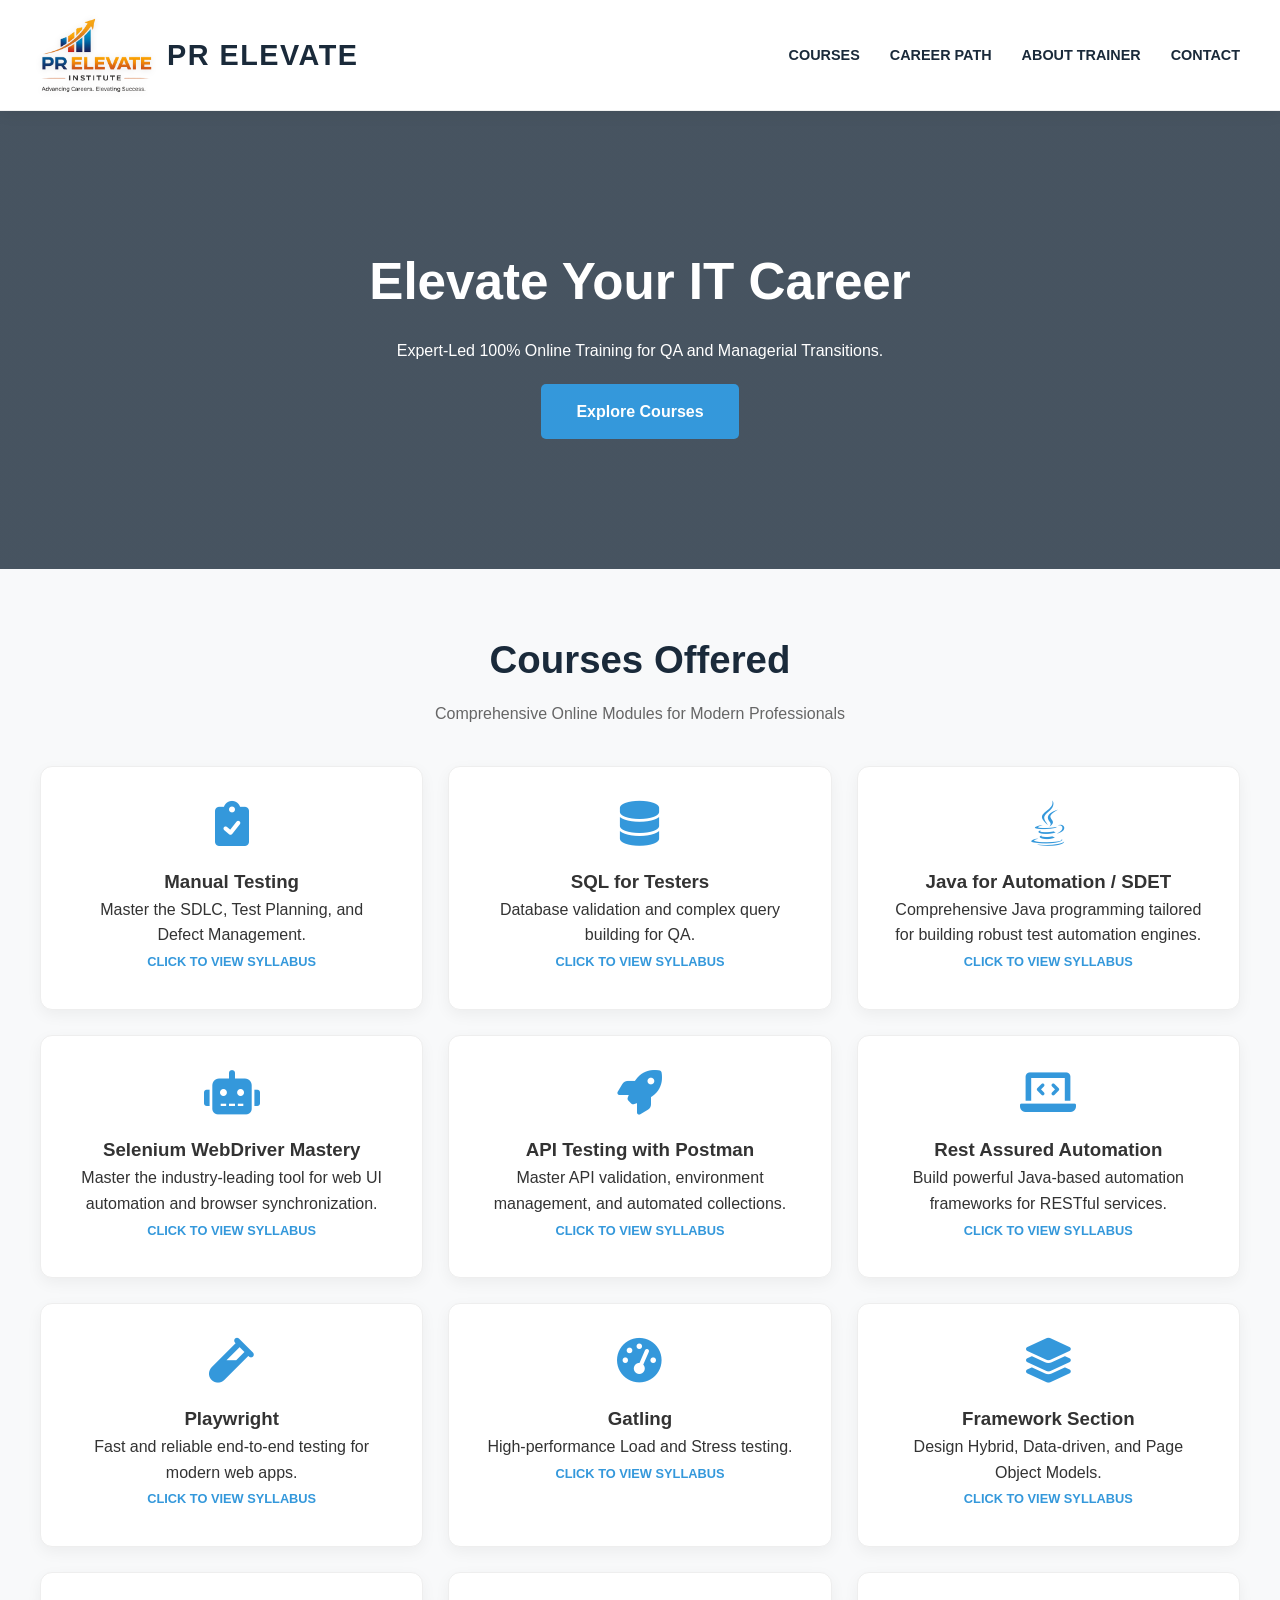
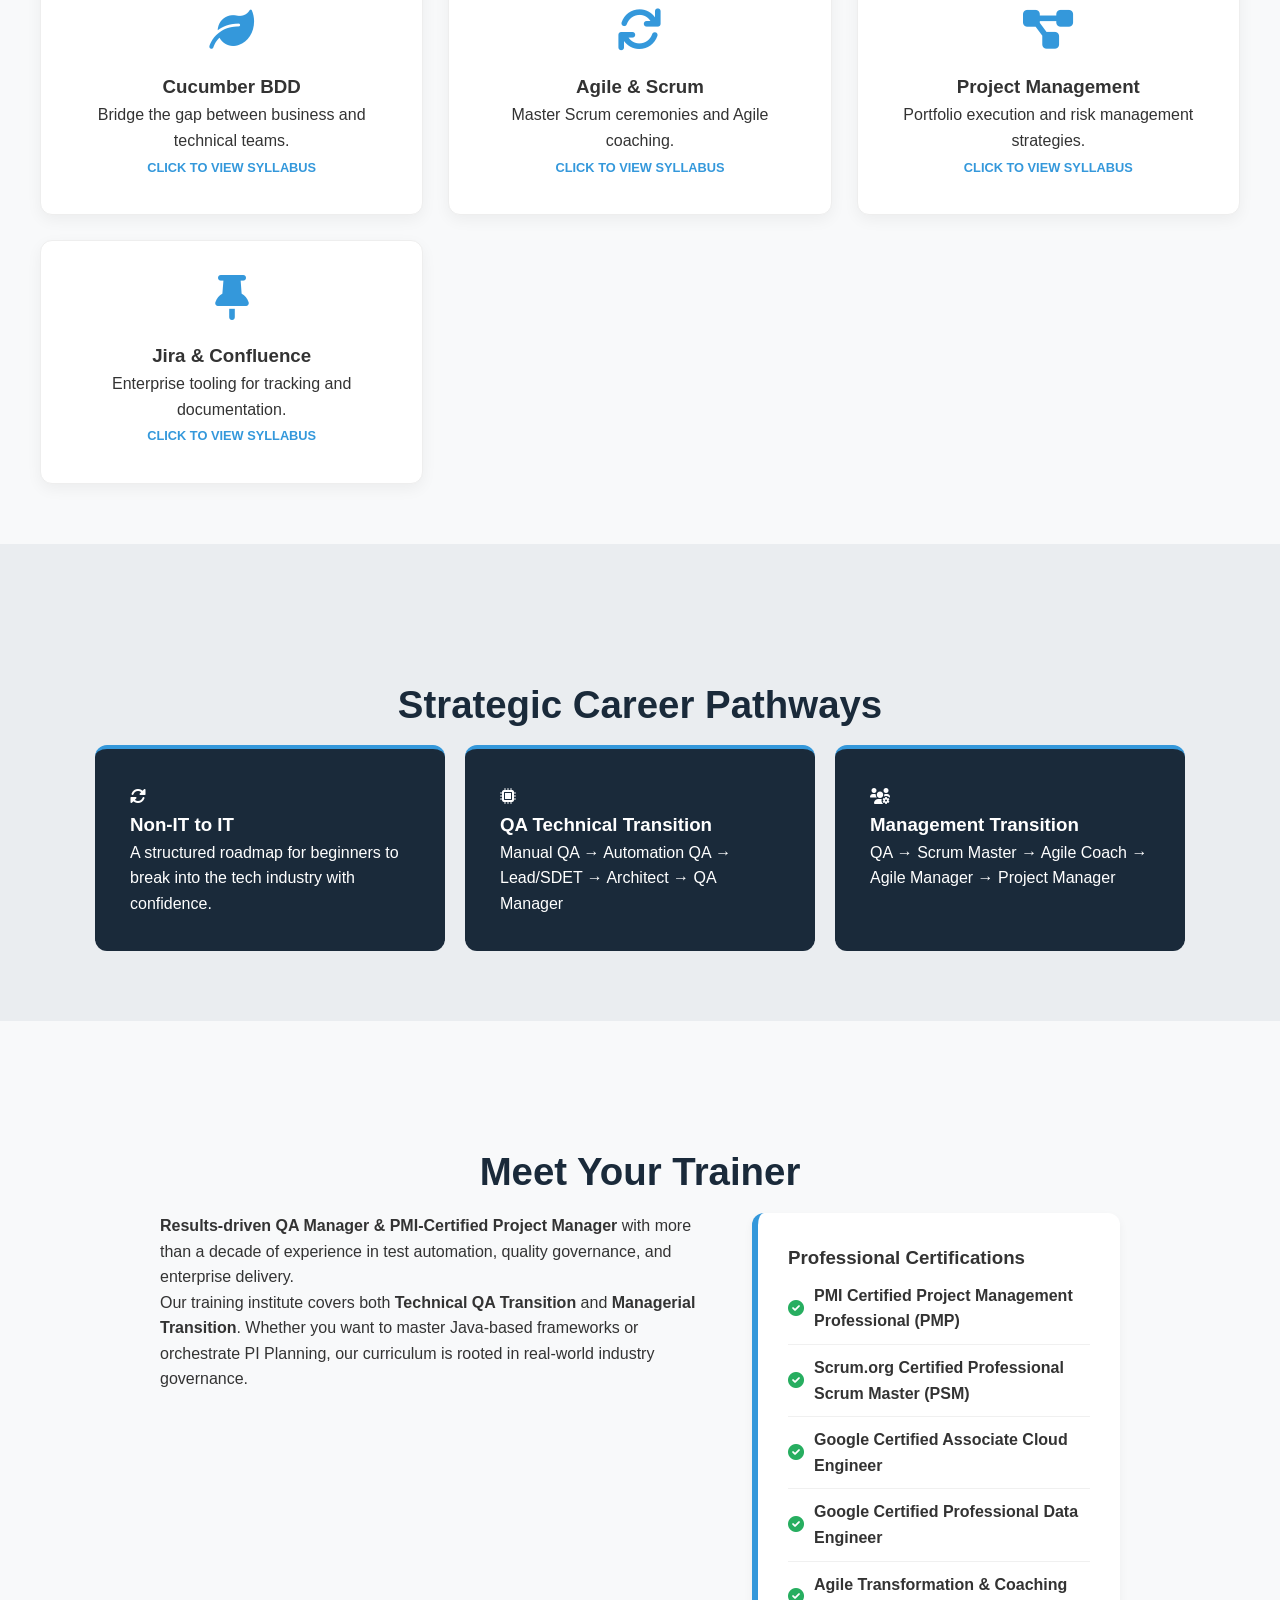
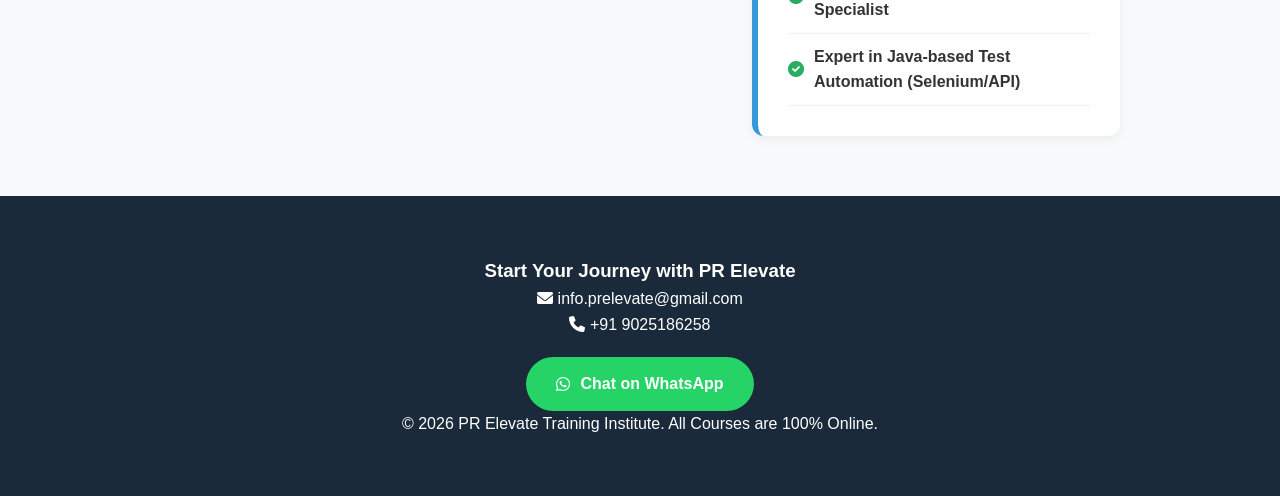
==== index.html @ e5362467 "Update index.html" ====
<!DOCTYPE html>
<html lang="en">
<head>
    <meta charset="UTF-8">
    <meta name="viewport" content="width=device-width, initial-scale=1.0">

    <!-- Title (Improved for SEO keywords) -->
    <title>PR Elevate | Software Testing, QA Automation & Agile Training</title>

    <!-- SEO Meta -->
    <meta name="description" content="PR Elevate provides 100% online training in Software Testing, Selenium, Playwright, Java for SDET, Agile, Scrum, and Project Management. Transition from Non-IT to IT or QA to leadership roles.">
    
    <meta name="keywords" content="Software Testing Course, QA Automation, Selenium Training, Playwright Course, Java for SDET, Scrum Master Training, Agile Coaching, Project Management, QA Career Transition India">

    <meta name="author" content="PR Elevate">

    <!-- Open Graph (Social Sharing) -->
    <meta property="og:title" content="PR Elevate | IT Career Courses">
    <meta property="og:description" content="Join PR Elevate for expert-led QA Automation, Agile, Scrum & Project Management training. 100% Online.">
    <meta property="og:image" content="logo.png">
    <meta property="og:type" content="website">

    <!-- Favicon -->
    <link rel="icon" href="logo.png" type="image/png">

    <!-- Styles -->
    <link rel="stylesheet" href="style.css">

    <!-- Icons -->
    <link rel="stylesheet" href="https://cdnjs.cloudflare.com/ajax/libs/font-awesome/6.0.0/css/all.min.css">

    <!-- ✅ Structured Data (SEO Boost) -->
    <script type="application/ld+json">
    {
      "@context": "https://schema.org",
      "@type": "EducationalOrganization",
      "name": "PR Elevate",
      "url": "https://prelevate.github.io/",
      "description": "Online training institute for Software Testing, Agile, Scrum and Project Management.",
      "email": "info.prelevate@gmail.com",
      "telephone": "+919025186258",
      "sameAs": []
    }
    </script>

</head>
<body>

    <header>
        <nav>
            <div class="nav-branding">
                <div class="logo">
                    <img src="images/logo.png" alt="PR Elevate Logo">
                </div>
                <span class="site-title">PR Elevate</span>
            </div>
            <ul>
                <li><a href="#courses">Courses</a></li>
                <li><a href="#career-path">Career Path</a></li>
                <li><a href="#about">About Trainer</a></li>
                <li><a href="#contact">Contact</a></li>
            </ul>
        </nav>
    </header>

    <section id="hero">
        <h1>Elevate Your IT Career</h1>
        <p>Expert-Led 100% Online Training for QA and Managerial Transitions.</p>
        <a href="#courses" class="cta-btn">Explore Courses</a>
    </section>

    <section id="courses">
        <h2>Courses Offered</h2>
        <p class="section-subtitle">Comprehensive Online Modules for Modern Professionals</p>
        <div class="course-grid" id="course-container">
        </div>
    </section>

    <div id="course-modal" class="modal">
        <div class="modal-content">
            <span class="close">&times;</span>
            <div id="modal-body"></div>
        </div>
    </div>

    <section id="career-path">
        <h2>Strategic Career Pathways</h2>
        <div class="path-container">
            <div class="path-card">
                <i class="fas fa-sync-alt"></i>
                <h3>Non-IT to IT</h3>
                <p>A structured roadmap for beginners to break into the tech industry with confidence.</p>
            </div>
            <div class="path-card">
                <i class="fas fa-microchip"></i>
                <h3>QA Technical Transition</h3>
                <p>Manual QA → Automation QA → Lead/SDET → Architect → QA Manager</p>
            </div>
            <div class="path-card">
                <i class="fas fa-users-cog"></i>
                <h3>Management Transition</h3>
                <p>QA → Scrum Master → Agile Coach → Agile Manager → Project Manager</p>
            </div>
        </div>
    </section>

    <section id="about">
        <div class="about-wrapper">
            <h2>Meet Your Trainer</h2>
            <div class="trainer-content">
                <div class="trainer-bio">
                    <p><strong>Results-driven QA Manager & PMI-Certified Project Manager</strong> with more than a decade of experience in test automation, quality governance, and enterprise delivery.</p>
                    <p>Our training institute covers both <strong>Technical QA Transition</strong> and <strong>Managerial Transition</strong>. Whether you want to master Java-based frameworks or orchestrate PI Planning, our curriculum is rooted in real-world industry governance.</p>
                </div>
                
                <div class="certifications-container">
                    <h3>Professional Certifications</h3>
                    <ul id="cert-list">
                    </ul>
                </div>
            </div>
        </div>
    </section>

    <footer id="contact">
        <div class="footer-content">
            <h3>Start Your Journey with PR Elevate</h3>
            <p><i class="fas fa-envelope"></i> info.prelevate@gmail.com</p>
            <p><i class="fas fa-phone"></i> +91 9025186258</p>
            <div class="social-links">
                <a href="https://wa.me/919025186258" class="whatsapp-btn">
                    <i class="fab fa-whatsapp"></i> Chat on WhatsApp
                </a>
            </div>
        </div>
        <div class="footer-bottom">
            &copy; 2026 PR Elevate Training Institute. All Courses are 100% Online.
        </div>
    </footer>

    <script src="script.js"></script>
</body>
</html>
---- style.css ----
/* --- Global Variables --- */
:root {
    --primary: #1a2a3a;       /* Professional Deep Blue */
    --accent: #3498db;        /* Action Blue */
    --success: #27ae60;       /* Certification Green */
    --light: #f8f9fa;         /* Page Background */
    --white: #ffffff;
    --text: #333333;
    --transition: all 0.3s ease;
}

* { box-sizing: border-box; margin: 0; padding: 0; }

body { 
    font-family: 'Segoe UI', Tahoma, Geneva, Verdana, sans-serif; 
    line-height: 1.6; 
    background: var(--light); 
    color: var(--text); 
    scroll-behavior: smooth;
}

/* --- Navigation & Header --- */
header { 
    background: var(--white); 
    padding: 5px 0; 
    position: sticky; 
    top: 0; 
    z-index: 1000; 
    box-shadow: 0 2px 15px rgba(0,0,0,0.08);
    border-bottom: 1px solid #f0f0f0;
}

nav { 
    display: flex; 
    justify-content: space-between; 
    align-items: center; 
    max-width: 1400px; 
    margin: auto; 
    padding: 0 40px; 
    height: 100px; 
}

/* Branding Group (Logo + Text) */
.nav-branding {
    display: flex;
    align-items: center;
    gap: 15px;
}

.logo { 
    display: flex; 
    align-items: center; 
    background: transparent; 
    padding: 0; 
}

.logo img { 
    height: 75px; 
    width: auto;
    filter: drop-shadow(0px 1px 3px rgba(0,0,0,0.1));
}

.site-title {
    font-size: 1.8rem; 
    font-weight: 800; 
    letter-spacing: 1.5px;
    color: var(--primary); 
    text-transform: uppercase;
}

nav ul { 
    display: flex; 
    list-style: none; 
    gap: 30px; 
}

nav a { 
    color: var(--primary); 
    text-decoration: none; 
    font-weight: 700; 
    text-transform: uppercase;
    font-size: 0.9rem;
    transition: var(--transition);
    position: relative;
}

nav a:hover { color: var(--accent); }

/* Animated Underline for Nav */
nav a::after {
    content: '';
    position: absolute;
    width: 0;
    height: 2px;
    bottom: -5px;
    left: 0;
    background-color: var(--accent);
    transition: width 0.3s;
}
nav a:hover::after { width: 100%; }

/* --- Hero Section --- */
#hero { 
    text-align: center; 
    padding: 130px 20px; 
    background: linear-gradient(rgba(26, 42, 58, 0.8), rgba(26, 42, 58, 0.8)), 
                url('https://images.unsplash.com/photo-1516321318423-f06f85e504b3') center/cover; 
    color: white; 
}
#hero h1 { font-size: 3.2rem; margin-bottom: 15px; }
.cta-btn { 
    display: inline-block; 
    background: var(--accent); 
    color: white; 
    padding: 15px 35px; 
    text-decoration: none; 
    border-radius: 5px; 
    font-weight: bold; 
    margin-top: 20px;
    transition: var(--transition);
}
.cta-btn:hover { transform: translateY(-3px); background: #2980b9; }

/* --- Course Grid --- */
h2 { text-align: center; margin: 60px 0 10px; font-size: 2.4rem; color: var(--primary); }
.section-subtitle { text-align: center; color: #666; margin-bottom: 40px; }

.course-grid { 
    display: grid; 
    grid-template-columns: repeat(auto-fit, minmax(300px, 1fr)); 
    gap: 25px; 
    padding: 0 40px 60px; 
    max-width: 1300px; 
    margin: auto; 
}

.card { 
    background: var(--white); 
    padding: 35px; 
    border-radius: 12px; 
    box-shadow: 0 5px 15px rgba(0,0,0,0.05); 
    cursor: pointer; 
    transition: var(--transition); 
    text-align: center; 
    border: 1px solid #eee;
}
.card:hover { transform: translateY(-10px); border-color: var(--accent); }
.card i { font-size: 2.8rem; color: var(--accent); margin-bottom: 20px; }

/* --- Career Path --- */
#career-path { background: #eaedf0; padding: 70px 20px; }
.path-container { display: flex; flex-wrap: wrap; gap: 20px; justify-content: center; }
.path-card { 
    background: var(--primary); 
    color: white; 
    padding: 35px; 
    border-radius: 12px; 
    width: 350px; 
    border-top: 4px solid var(--accent);
}

/* --- About & Certs --- */
.about-wrapper { max-width: 1000px; margin: auto; padding: 60px 20px; }
.trainer-content { display: grid; grid-template-columns: 1.2fr 0.8fr; gap: 40px; }
.certifications-container { 
    background: #fff; 
    padding: 30px; 
    border-radius: 12px; 
    border-left: 6px solid var(--accent);
    box-shadow: 0 4px 10px rgba(0,0,0,0.05);
}
#cert-list { list-style: none; }
#cert-list li { padding: 10px 0; border-bottom: 1px solid #f0f0f0; display: flex; align-items: center; font-weight: 600; }
#cert-list li::before { 
    content: "\f058"; 
    font-family: "Font Awesome 6 Free"; 
    font-weight: 900; 
    margin-right: 10px; 
    color: var(--success); 
}

/* --- Modal & Accordion --- */
.modal { display: none; position: fixed; z-index: 2000; left: 0; top: 0; width: 100%; height: 100%; background: rgba(0,0,0,0.8); }
.modal-content { background: white; margin: 5% auto; padding: 40px; width: 90%; max-width: 750px; border-radius: 15px; max-height: 80vh; overflow-y: auto; position: relative; }
.close { position: absolute; right: 20px; top: 15px; font-size: 30px; cursor: pointer; }

.accordion { background: #f1f1f1; padding: 18px; width: 100%; text-align: left; border: none; border-radius: 5px; margin-top: 10px; font-weight: bold; cursor: pointer; }
.panel { padding: 15px 25px; display: none; background: white; border-left: 3px solid var(--accent); }

/* --- Footer --- */
footer { background: var(--primary); color: white; text-align: center; padding: 60px 20px; }
.whatsapp-btn { background: #25d366; color: white; padding: 14px 30px; border-radius: 50px; text-decoration: none; display: inline-flex; align-items: center; gap: 10px; font-weight: bold; margin-top: 20px; }

@media (max-width: 850px) {
    .trainer-content { grid-template-columns: 1fr; }
    .nav-branding { flex-direction: column; gap: 5px; text-align: center; }
    nav { flex-direction: column; height: auto; padding: 20px; }
    nav ul { margin-top: 20px; }
}
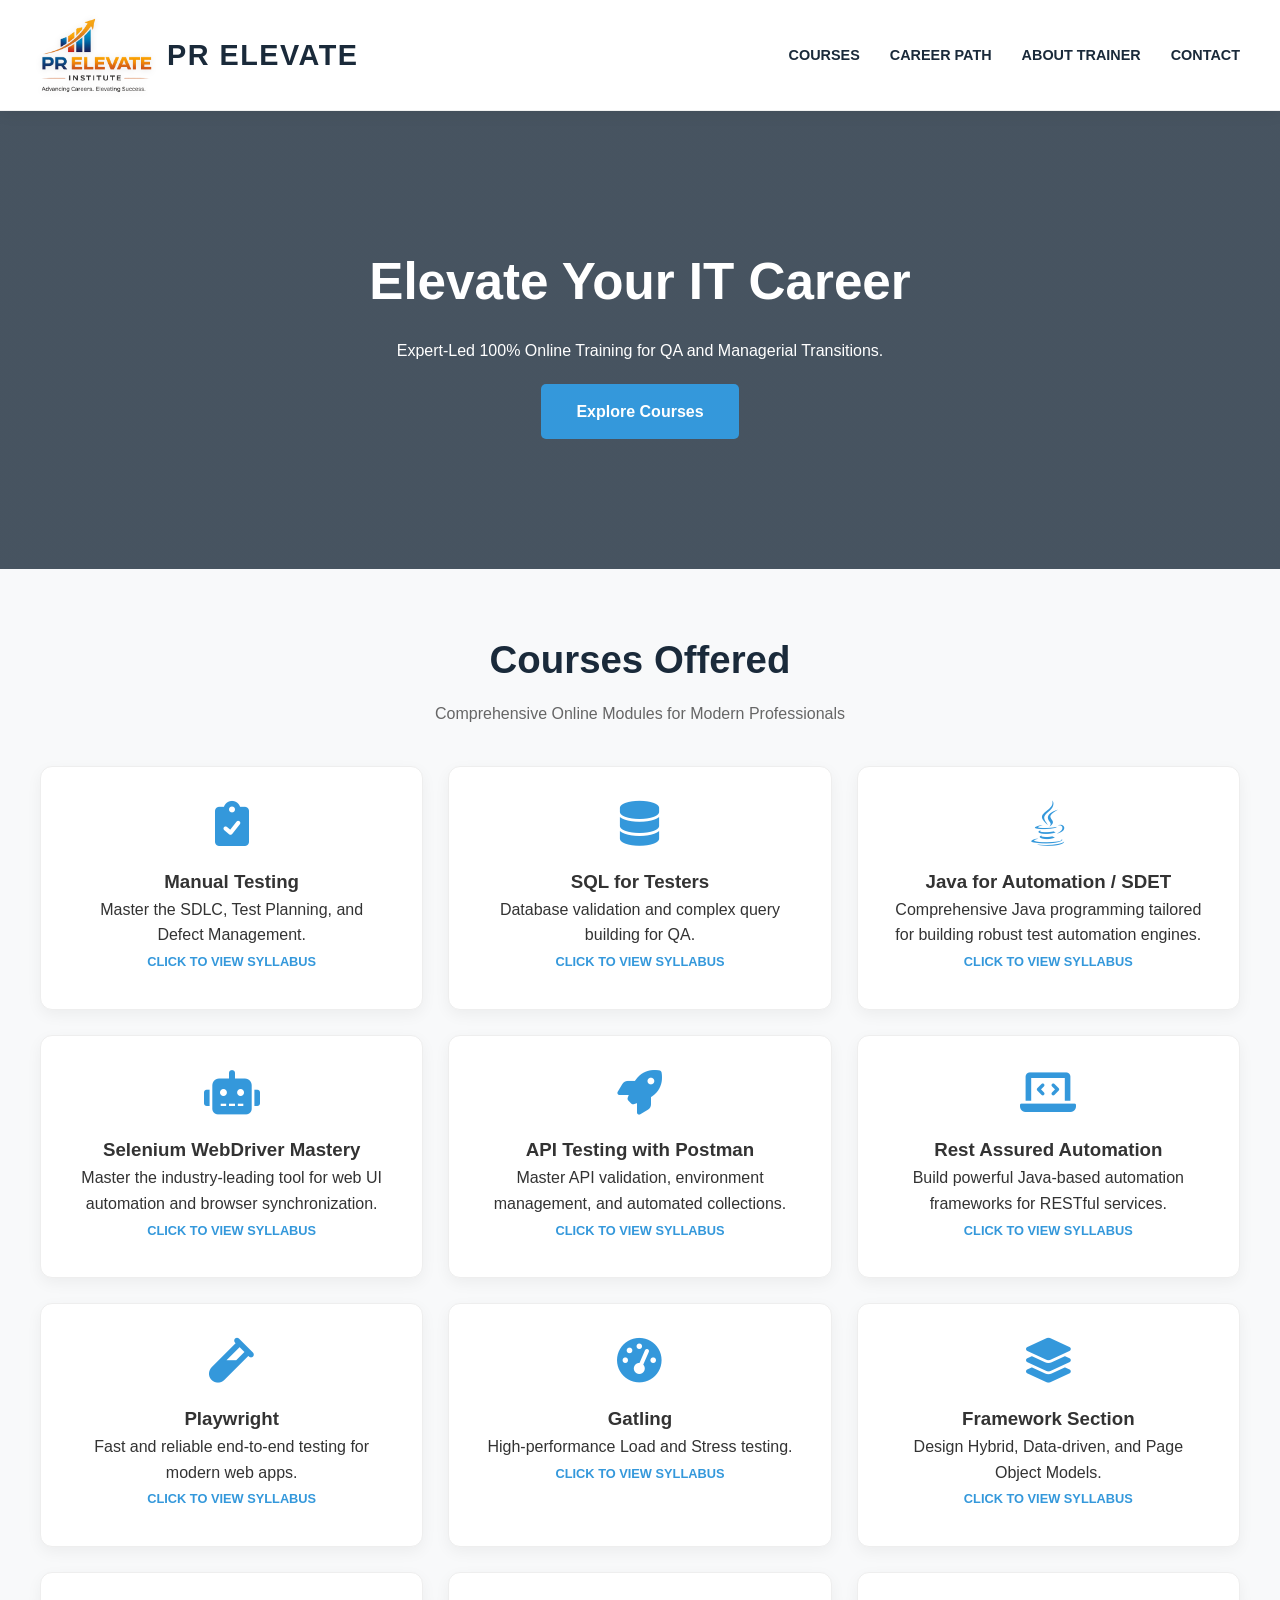
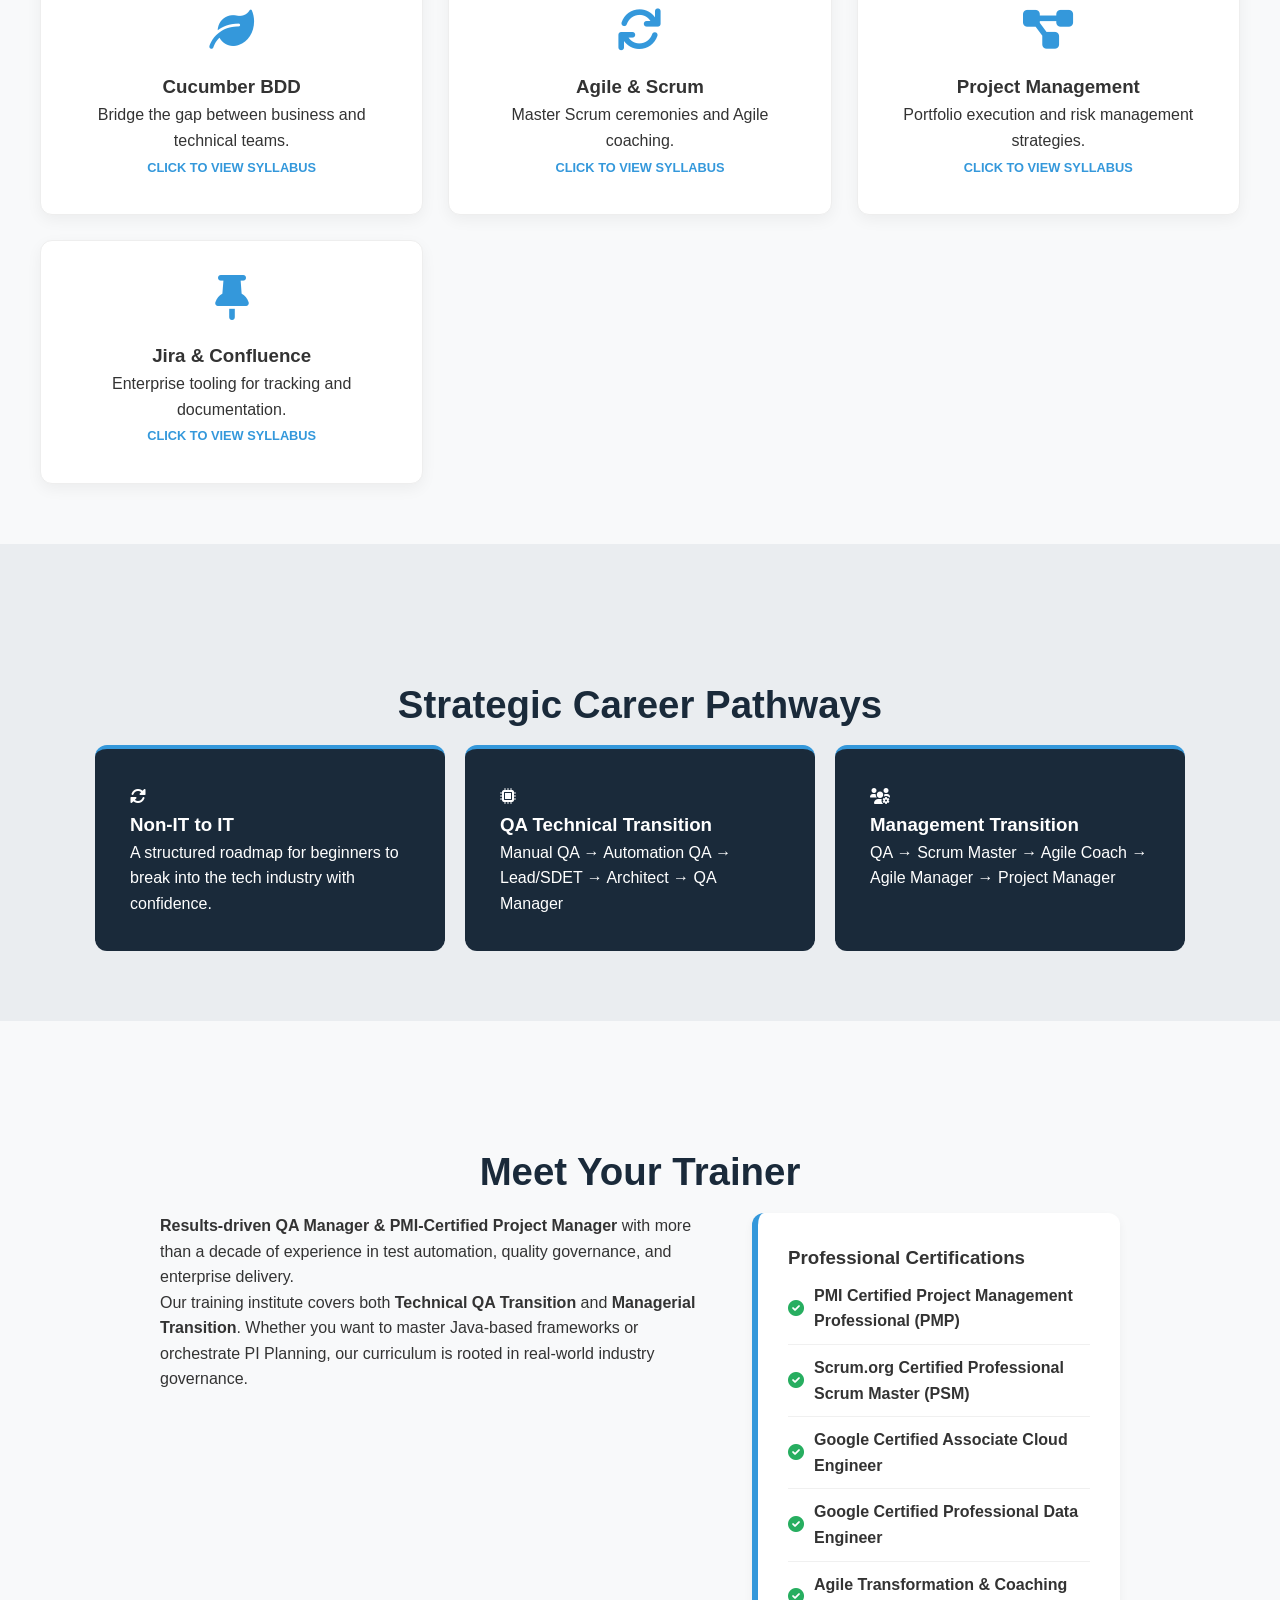
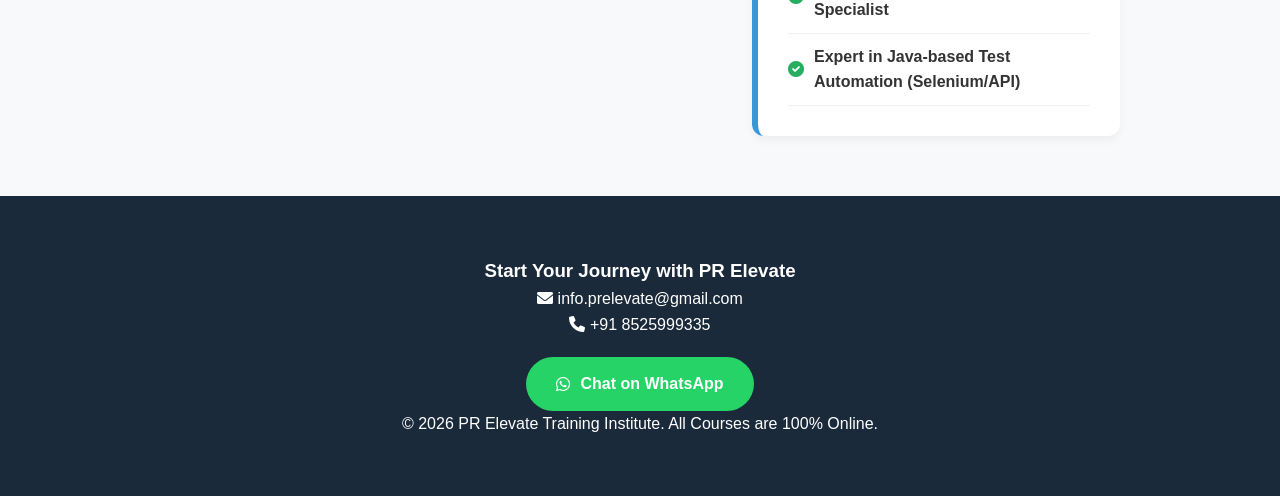
==== commit b22f6689: "Update index.html" ====
--- a/index.html
+++ b/index.html
@@ -5,23 +5,36 @@
     <meta name="viewport" content="width=device-width, initial-scale=1.0">
 
     <!-- Title (Improved for SEO keywords) -->
-    <title>PR Elevate | Software Testing, QA Automation & Agile Training</title>
+    <title>PR Elevate | Online IT Academy| Tamil Nadu| Software Testing, QA Automation, Agile & Project Management</title>
 
     <!-- SEO Meta -->
     <meta name="description" content="PR Elevate provides 100% online training in Software Testing, Selenium, Playwright, Java for SDET, Agile, Scrum, and Project Management. Transition from Non-IT to IT or QA to leadership roles.">
     
-    <meta name="keywords" content="Software Testing Course, QA Automation, Selenium Training, Playwright Course, Java for SDET, Scrum Master Training, Agile Coaching, Project Management, QA Career Transition India">
 
-    <meta name="author" content="PR Elevate">
+    <meta name="geo.region" content="IN-TN" />
+<meta name="geo.placename" content="Madurai, Sivagangai, Chennai, Tamil Nadu, India" />
+<meta name="geo.position" content="9.9252;78.1198" />
+<meta name="ICBM" content="9.9252, 78.1198" />
+
+<meta name="coverage" content="Worldwide">
+<meta name="distribution" content="Global">
+<meta name="audience" content="all">
+
+<meta name="robots" content="index, follow">
+<meta name="author" content="PR Elevate">
+<meta name="keywords" content="SDET, QA, Manual Testing, Manager, Training, Agile, Scrum, Selenium, Playwright, Rest assured, UI, API, Automation, Chennai, Madurai, India, Global, Online IT Courses, Software Testing Course, QA Automation, Selenium Training, Playwright Course, Java for SDET, Scrum Master Training, Agile Coaching, Project Management, QA Career Transition">
+
 
     <!-- Open Graph (Social Sharing) -->
-    <meta property="og:title" content="PR Elevate | IT Career Courses">
+    <meta property="og:title" content="PR Elevate | IT Career Courses in Chennai, Madurai,Tamilnadu and across India.">
     <meta property="og:description" content="Join PR Elevate for expert-led QA Automation, Agile, Scrum & Project Management training. 100% Online.">
     <meta property="og:image" content="logo.png">
     <meta property="og:type" content="website">
 
     <!-- Favicon -->
     <link rel="icon" href="logo.png" type="image/png">
+<link rel="icon" type="image/png" href="image/logo.png">
+<link rel="apple-touch-icon" href="image/logo.png">
 
     <!-- Styles -->
     <link rel="stylesheet" href="style.css">
@@ -33,12 +46,12 @@
     <script type="application/ld+json">
     {
       "@context": "https://schema.org",
-      "@type": "EducationalOrganization",
+      "@type": "edu.org",
       "name": "PR Elevate",
       "url": "https://prelevate.github.io/",
       "description": "Online training institute for Software Testing, Agile, Scrum and Project Management.",
       "email": "info.prelevate@gmail.com",
-      "telephone": "+919025186258",
+      "telephone": "+918525999335",
       "sameAs": []
     }
     </script>
@@ -50,7 +63,7 @@
         <nav>
             <div class="nav-branding">
                 <div class="logo">
-                    <img src="images/logo.png" alt="PR Elevate Logo">
+                    <img src="images/logo.png" alt="PR Elevate Software Testing and Agile Training Institute Logo">
                 </div>
                 <span class="site-title">PR Elevate</span>
             </div>
@@ -126,9 +139,9 @@
         <div class="footer-content">
             <h3>Start Your Journey with PR Elevate</h3>
             <p><i class="fas fa-envelope"></i> info.prelevate@gmail.com</p>
-            <p><i class="fas fa-phone"></i> +91 9025186258</p>
+            <p><i class="fas fa-phone"></i> +91 8525999335</p>
             <div class="social-links">
-                <a href="https://wa.me/919025186258" class="whatsapp-btn">
+                <a href="https://wa.me/918525999335" class="whatsapp-btn">
                     <i class="fab fa-whatsapp"></i> Chat on WhatsApp
                 </a>
             </div>
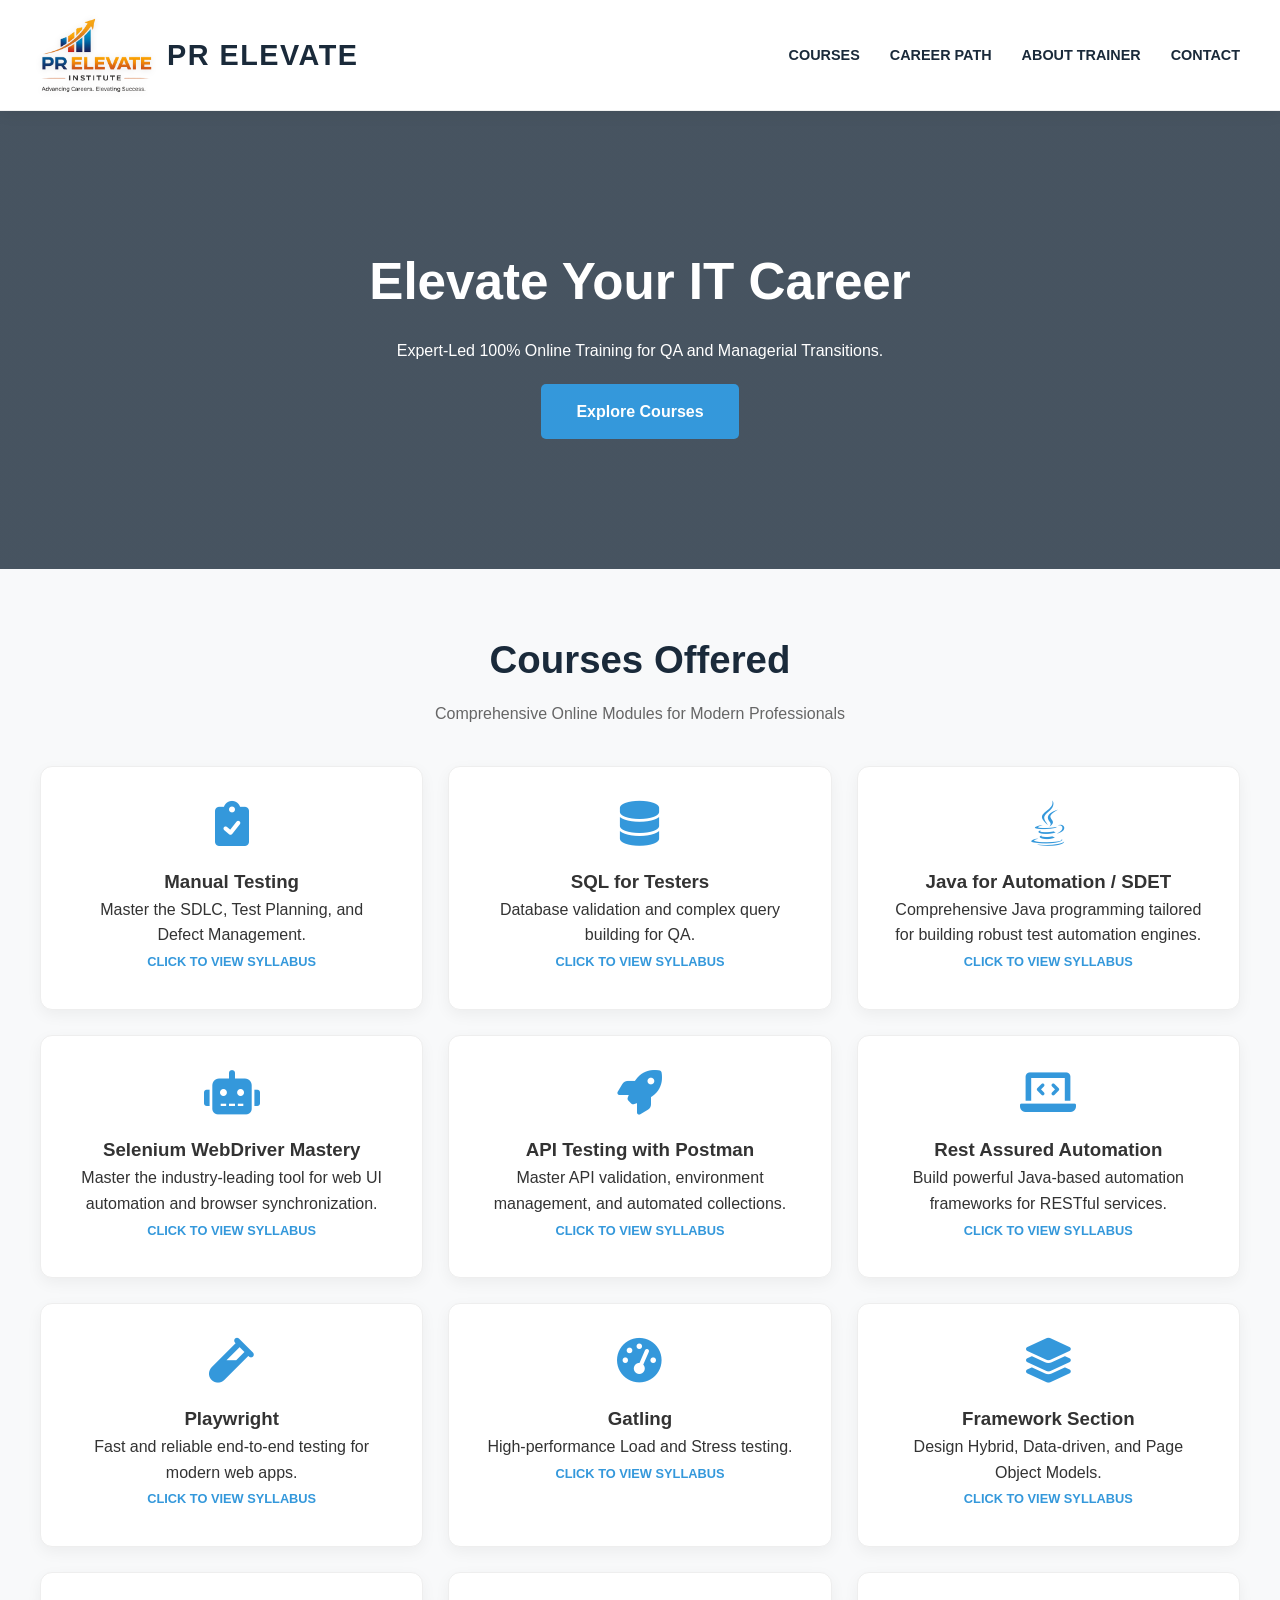
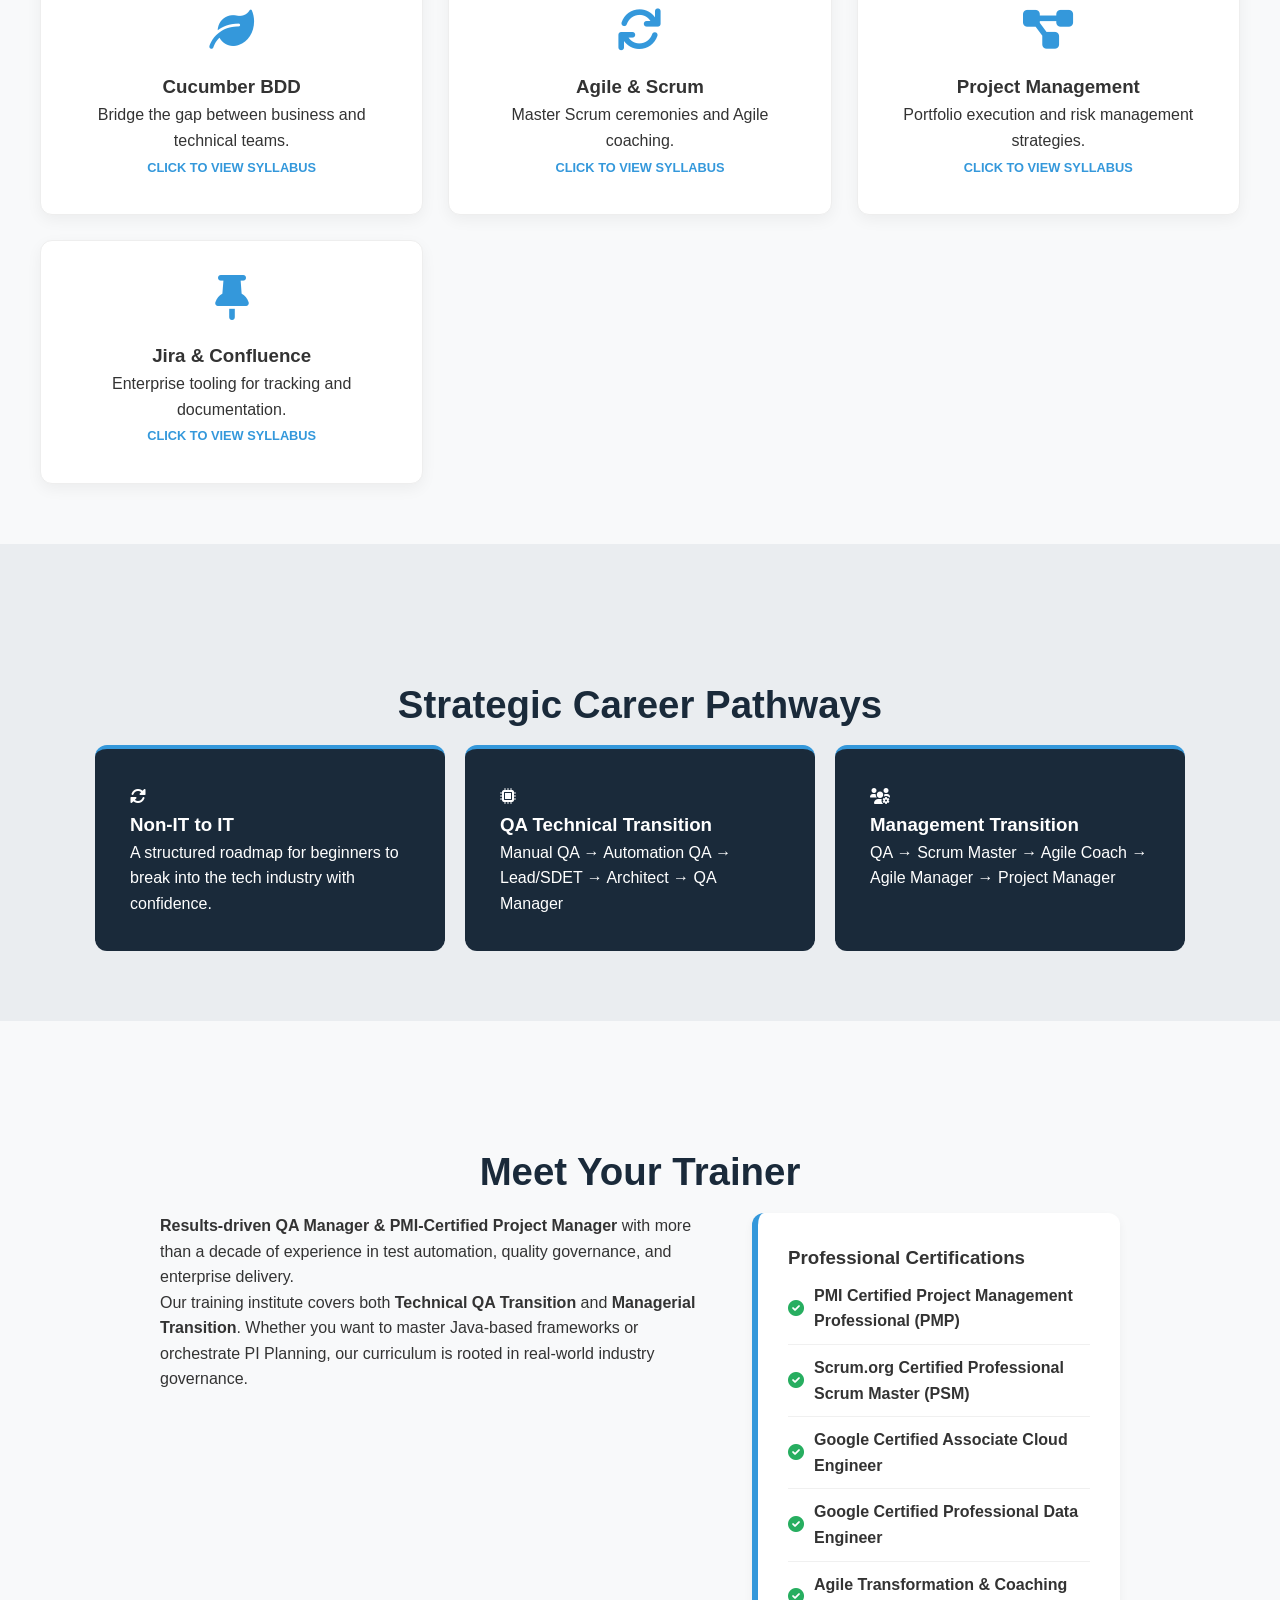
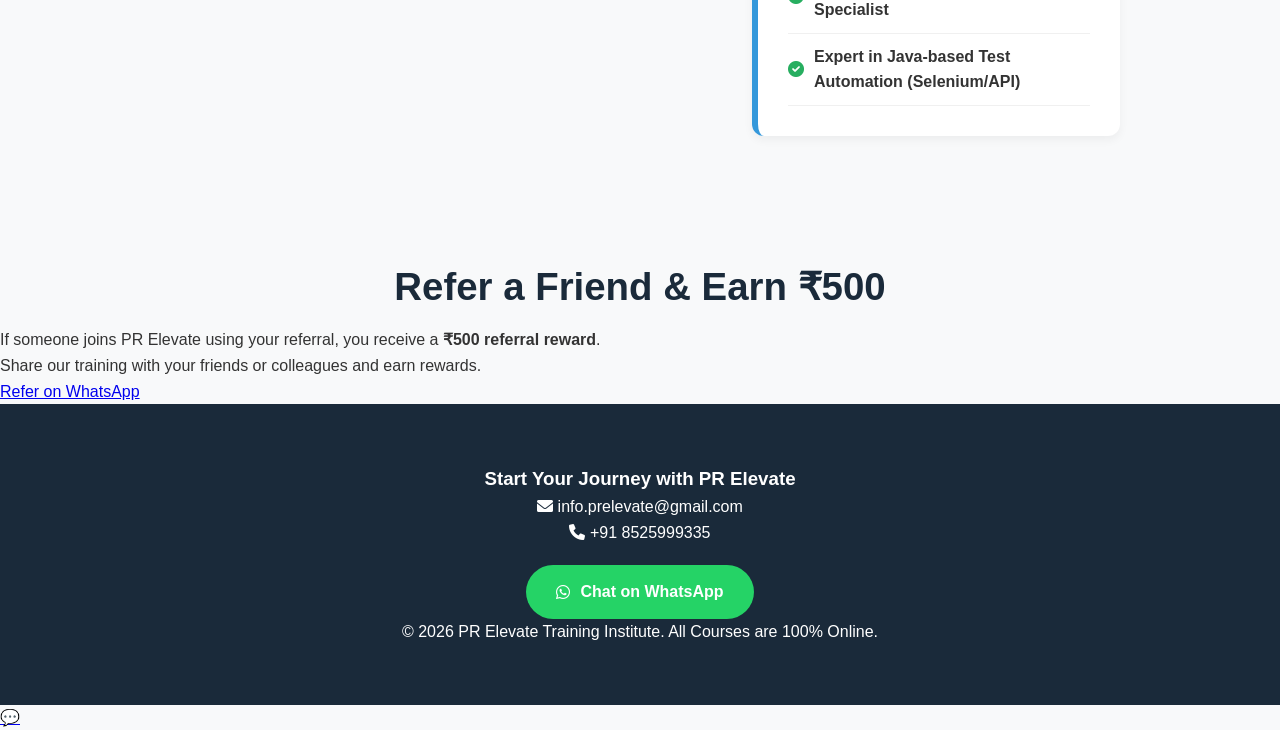
==== commit cdd14fdd: "Update index.html" ====
--- a/index.html
+++ b/index.html
@@ -5,7 +5,7 @@
     <meta name="viewport" content="width=device-width, initial-scale=1.0">
 
     <!-- Title (Improved for SEO keywords) -->
-    <title>PR Elevate | Online IT Academy| Tamil Nadu| Software Testing, QA Automation, Agile & Project Management</title>
+   <title>Software Testing Course | Selenium, Playwright & REST Assured (UI & API Automation) | Agile Scrum & Project Management | PR Elevate</title>
 
     <!-- SEO Meta -->
     <meta name="description" content="PR Elevate provides 100% online training in Software Testing, Selenium, Playwright, Java for SDET, Agile, Scrum, and Project Management. Transition from Non-IT to IT or QA to leadership roles.">
@@ -20,21 +20,24 @@
 <meta name="distribution" content="Global">
 <meta name="audience" content="all">
 
+
 <meta name="robots" content="index, follow">
 <meta name="author" content="PR Elevate">
 <meta name="keywords" content="SDET, QA, Manual Testing, Manager, Training, Agile, Scrum, Selenium, Playwright, Rest assured, UI, API, Automation, Chennai, Madurai, India, Global, Online IT Courses, Software Testing Course, QA Automation, Selenium Training, Playwright Course, Java for SDET, Scrum Master Training, Agile Coaching, Project Management, QA Career Transition">
 
 
     <!-- Open Graph (Social Sharing) -->
-    <meta property="og:title" content="PR Elevate | IT Career Courses in Chennai, Madurai,Tamilnadu and across India.">
-    <meta property="og:description" content="Join PR Elevate for expert-led QA Automation, Agile, Scrum & Project Management training. 100% Online.">
-    <meta property="og:image" content="logo.png">
-    <meta property="og:type" content="website">
+<meta property="og:title" content="PR Elevate | Software Testing Course | Selenium UI & API Automation | Agile Scrum & Project Management Training">
+<meta property="og:description" content="Join PR Elevate for expert-led training in Software Testing, Selenium, Playwright, REST Assured API Automation, Agile Scrum and Project Management. 100% Online.">
+<meta property="og:url" content="https://prelevate.github.io/">
+<meta property="og:type" content="website">
+<meta property="og:image" content="https://prelevate.github.io/images/logo.png">
 
     <!-- Favicon -->
     <link rel="icon" href="logo.png" type="image/png">
 <link rel="icon" type="image/png" href="image/logo.png">
 <link rel="apple-touch-icon" href="image/logo.png">
+<link rel="canonical" href="https://prelevate.github.io/">
 
     <!-- Styles -->
     <link rel="stylesheet" href="style.css">
@@ -44,17 +47,46 @@
 
     <!-- ✅ Structured Data (SEO Boost) -->
     <script type="application/ld+json">
-    {
-      "@context": "https://schema.org",
+{
+ "@context": "https://schema.org",
+ "@type": "Course",
+ "name": "Software Testing and Selenium Automation Training",
+ "description": "Comprehensive training covering Manual Testing, Selenium Automation, Playwright, API Testing, Agile and Project Management.",
+ "provider": {
       "@type": "edu.org",
-      "name": "PR Elevate",
-      "url": "https://prelevate.github.io/",
+   "name": "PR Elevate",
+"url": "https://prelevate.github.io/",
       "description": "Online training institute for Software Testing, Agile, Scrum and Project Management.",
       "email": "info.prelevate@gmail.com",
       "telephone": "+918525999335",
-      "sameAs": []
-    }
-    </script>
+   "sameAs": "https://prelevate.github.io/"
+ }
+}
+</script>
+
+<script type="application/ld+json">
+{
+"@context":"https://schema.org",
+"@type":"FAQPage",
+"mainEntity":[
+{"@type":"Question","name":"What courses does PR Elevate offer?","acceptedAnswer":{"@type":"Answer","text":"PR Elevate offers Software Testing, Selenium Automation, Playwright, Agile Scrum and Project Management training."}},
+{"@type":"Question","name":"Is PR Elevate training online?","acceptedAnswer":{"@type":"Answer","text":"Yes. All courses are delivered 100 percent online with practical sessions."}},
+{"@type":"Question","name":"Who can join software testing training?","acceptedAnswer":{"@type":"Answer","text":"Beginners, non IT professionals and QA engineers can join the training to transition into testing and automation roles."}}
+]
+}
+</script>
+
+<script type="application/ld+json">
+{
+ "@context":"https://schema.org",
+ "@type":"FAQPage",
+ "mainEntity":[
+  {"@type":"Question","name":"Do you offer Software Testing training online?","acceptedAnswer":{"@type":"Answer","text":"Yes. PR Elevate offers 100% online Software Testing, Selenium, Playwright, Agile and Project Management training."}},
+  {"@type":"Question","name":"Who can join PR Elevate courses?","acceptedAnswer":{"@type":"Answer","text":"Freshers, non‑IT professionals, manual testers and QA engineers who want to move into automation or leadership roles."}},
+  {"@type":"Question","name":"Do you provide Agile and Scrum training?","acceptedAnswer":{"@type":"Answer","text":"Yes. PR Elevate provides Agile, Scrum Master and Project Management guidance based on real industry experience."}}
+ ]
+}
+</script>
 
 </head>
 <body>
@@ -135,7 +167,24 @@
         </div>
     </section>
 
-    <footer id="contact">
+    
+<section id="referral" class="referral-section">
+    <div class="referral-box">
+        <h2>Refer a Friend & Earn ₹500</h2>
+        <p>If someone joins PR Elevate using your referral, you receive a <strong>₹500 referral reward</strong>.</p>
+        <p>Share our training with your friends or colleagues and earn rewards.</p>
+        <a class="referral-whatsapp" href="https://wa.me/918525999335?text=Hi%20I%20want%20to%20refer%20a%20friend%20to%20PR%20Elevate">Refer on WhatsApp</a>
+    </div>
+</section>
+
+<section class="seo-keywords" style="display:none;">
+<h2>Software Testing and QA Automation Training</h2>
+<p>
+PR Elevate offers professional training in Software Testing, Selenium Automation, Playwright UI Testing, REST Assured API Testing, Agile Scrum methodologies and Project Management for IT professionals and beginners.
+</p>
+</section>
+
+<footer id="contact">
         <div class="footer-content">
             <h3>Start Your Journey with PR Elevate</h3>
             <p><i class="fas fa-envelope"></i> info.prelevate@gmail.com</p>
@@ -149,8 +198,9 @@
         <div class="footer-bottom">
             &copy; 2026 PR Elevate Training Institute. All Courses are 100% Online.
         </div>
-    </footer>
+</footer>
 
     <script src="script.js"></script>
+<a class="whatsapp-float" href="https://wa.me/918525999335" target="_blank">💬</a>
 </body>
 </html>
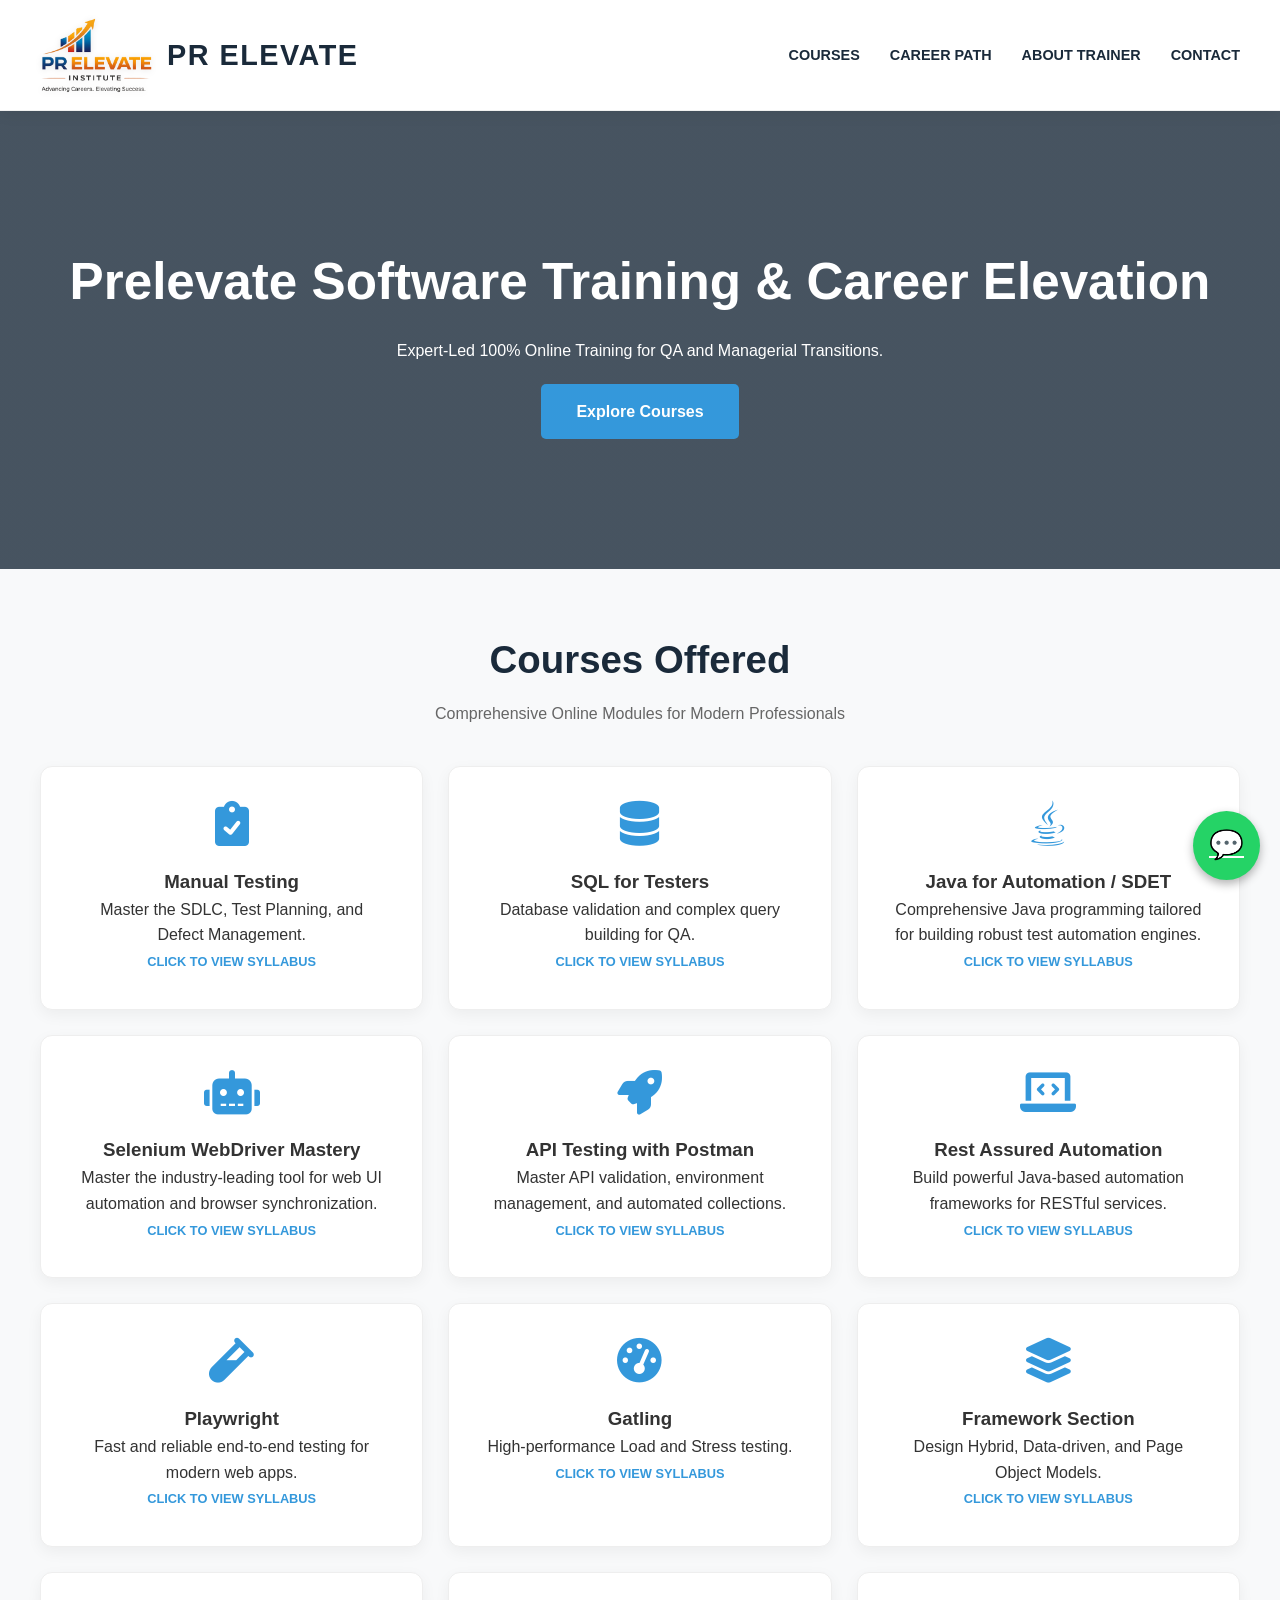
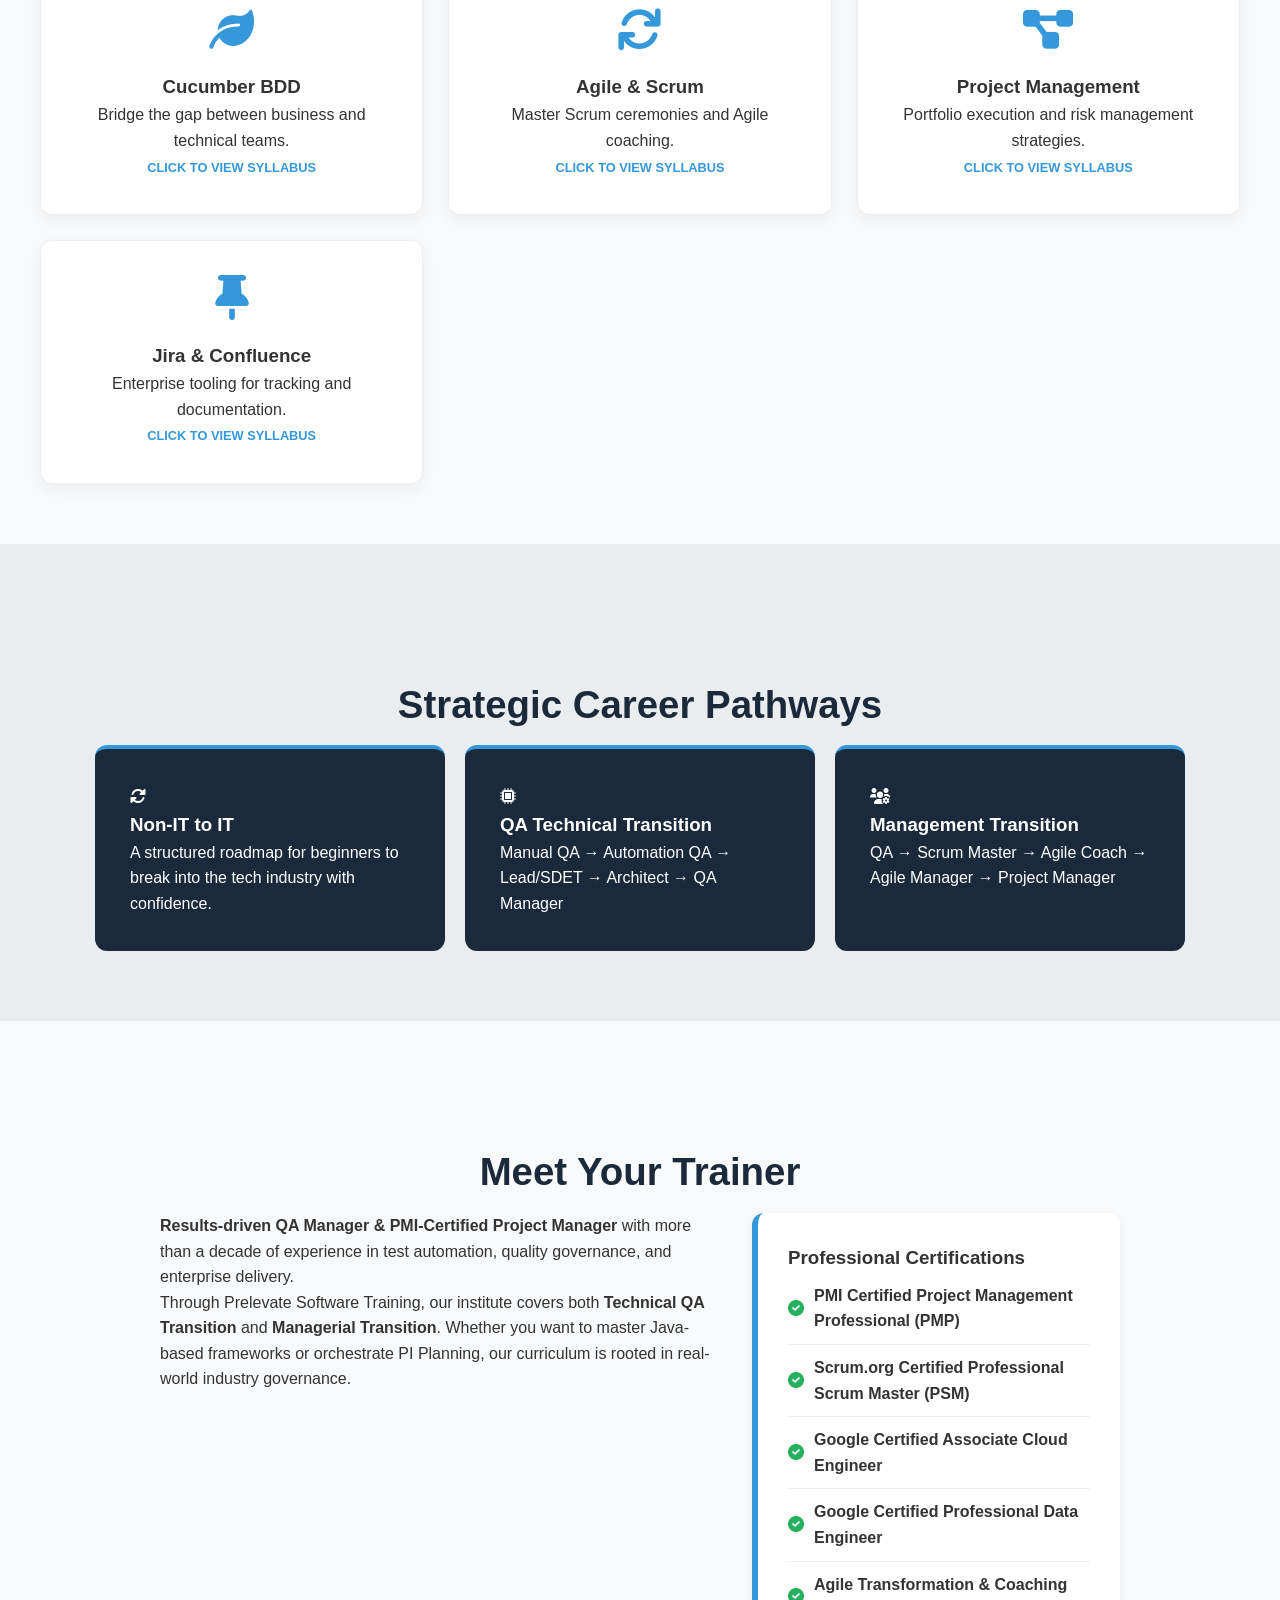
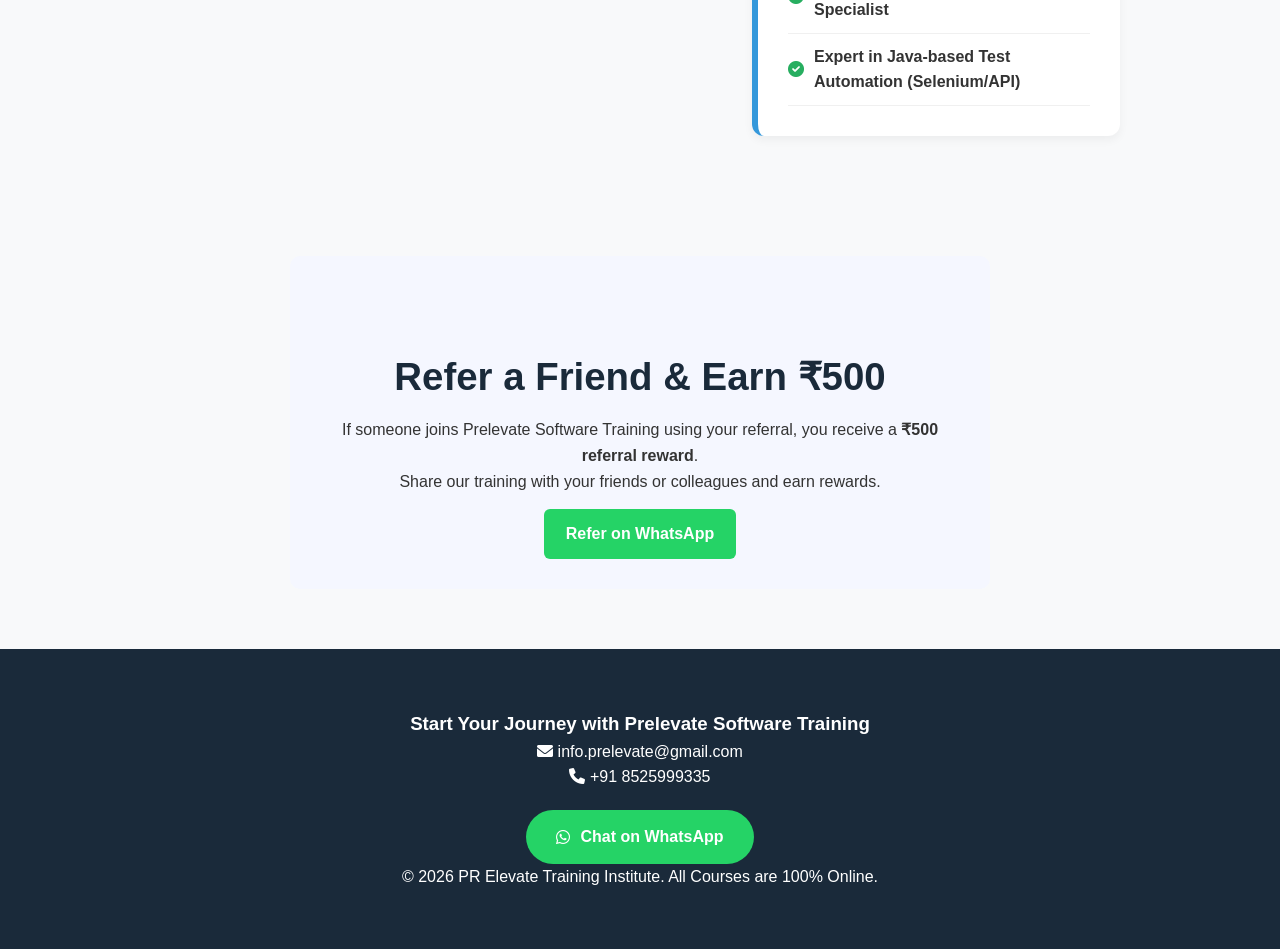
==== commit adcc504a: "Update index.html" ====
--- a/index.html
+++ b/index.html
@@ -4,40 +4,37 @@
     <meta charset="UTF-8">
     <meta name="viewport" content="width=device-width, initial-scale=1.0">
 
-    <!-- Title (Improved for SEO keywords) -->
-   <title>Software Testing Course | Selenium, Playwright & REST Assured (UI & API Automation) | Agile Scrum & Project Management | PR Elevate</title>
+    <!-- Title (Optimized for prelevate software training and core keywords) -->
+   <title>Prelevate Software Training | Software Testing Course | Selenium, Playwright & REST Assured | PR Elevate</title>
 
     <!-- SEO Meta -->
-    <meta name="description" content="PR Elevate provides 100% online training in Software Testing, Selenium, Playwright, Java for SDET, Agile, Scrum, and Project Management. Transition from Non-IT to IT or QA to leadership roles.">
+    <meta name="description" content="Prelevate Software Training (PR Elevate) provides 100% online training in Software Testing, Selenium, Playwright, Java for SDET, Agile, Scrum, and Project Management.">
     
+    <meta name="geo.region" content="IN-TN" />
+    <meta name="geo.placename" content="Madurai, Sivagangai, Chennai, Tamil Nadu, India" />
+    <meta name="geo.position" content="9.9252;78.1198" />
+    <meta name="ICBM" content="9.9252, 78.1198" />
 
-    <meta name="geo.region" content="IN-TN" />
-<meta name="geo.placename" content="Madurai, Sivagangai, Chennai, Tamil Nadu, India" />
-<meta name="geo.position" content="9.9252;78.1198" />
-<meta name="ICBM" content="9.9252, 78.1198" />
+    <meta name="coverage" content="Worldwide">
+    <meta name="distribution" content="Global">
+    <meta name="audience" content="all">
 
-<meta name="coverage" content="Worldwide">
-<meta name="distribution" content="Global">
-<meta name="audience" content="all">
-
-
-<meta name="robots" content="index, follow">
-<meta name="author" content="PR Elevate">
-<meta name="keywords" content="SDET, QA, Manual Testing, Manager, Training, Agile, Scrum, Selenium, Playwright, Rest assured, UI, API, Automation, Chennai, Madurai, India, Global, Online IT Courses, Software Testing Course, QA Automation, Selenium Training, Playwright Course, Java for SDET, Scrum Master Training, Agile Coaching, Project Management, QA Career Transition">
-
+    <meta name="robots" content="index, follow">
+    <meta name="author" content="PR Elevate">
+    <meta name="keywords" content="prelevate software training, SDET, QA, Manual Testing, Manager, Training, Agile, Scrum, Selenium, Playwright, Rest assured, UI, API, Automation, Chennai, Madurai, India, Global, Online IT Courses, Software Testing Course, QA Automation, Selenium Training, Playwright Course, Java for SDET, Scrum Master Training, Agile Coaching, Project Management, QA Career Transition">
 
     <!-- Open Graph (Social Sharing) -->
-<meta property="og:title" content="PR Elevate | Software Testing Course | Selenium UI & API Automation | Agile Scrum & Project Management Training">
-<meta property="og:description" content="Join PR Elevate for expert-led training in Software Testing, Selenium, Playwright, REST Assured API Automation, Agile Scrum and Project Management. 100% Online.">
-<meta property="og:url" content="https://prelevate.github.io/">
-<meta property="og:type" content="website">
-<meta property="og:image" content="https://prelevate.github.io/images/logo.png">
+    <meta property="og:title" content="Prelevate Software Training | Software Testing Course | Selenium UI & API Automation">
+    <meta property="og:description" content="Join Prelevate Software Training for expert-led training in Software Testing, Selenium, Playwright, REST Assured API Automation, Agile Scrum and Project Management. 100% Online.">
+    <meta property="og:url" content="https://prelevate.github.io/">
+    <meta property="og:type" content="website">
+    <meta property="og:image" content="https://prelevate.github.io/images/logo.png">
 
-    <!-- Favicon -->
+    <!-- Favicon & Canonical -->
     <link rel="icon" href="logo.png" type="image/png">
-<link rel="icon" type="image/png" href="image/logo.png">
-<link rel="apple-touch-icon" href="image/logo.png">
-<link rel="canonical" href="https://prelevate.github.io/">
+    <link rel="icon" type="image/png" href="image/logo.png">
+    <link rel="apple-touch-icon" href="image/logo.png">
+    <link rel="canonical" href="https://prelevate.github.io/">
 
     <!-- Styles -->
     <link rel="stylesheet" href="style.css">
@@ -47,47 +44,34 @@
 
     <!-- ✅ Structured Data (SEO Boost) -->
     <script type="application/ld+json">
-{
- "@context": "https://schema.org",
- "@type": "Course",
- "name": "Software Testing and Selenium Automation Training",
- "description": "Comprehensive training covering Manual Testing, Selenium Automation, Playwright, API Testing, Agile and Project Management.",
- "provider": {
-      "@type": "edu.org",
-   "name": "PR Elevate",
-"url": "https://prelevate.github.io/",
-      "description": "Online training institute for Software Testing, Agile, Scrum and Project Management.",
-      "email": "info.prelevate@gmail.com",
-      "telephone": "+918525999335",
-   "sameAs": "https://prelevate.github.io/"
- }
-}
-</script>
+    {
+     "@context": "https://schema.org",
+     "@type": "Course",
+     "name": "Prelevate Software Testing and Selenium Automation Training",
+     "description": "Comprehensive training covering Manual Testing, Selenium Automation, Playwright, API Testing, Agile and Project Management.",
+     "provider": {
+          "@type": "Organization",
+       "name": "PR Elevate - Prelevate Software Training",
+       "url": "https://prelevate.github.io/",
+          "description": "Online training institute for Software Testing, Agile, Scrum and Project Management.",
+          "email": "info.prelevate@gmail.com",
+          "telephone": "+918525999335",
+       "sameAs": "https://prelevate.github.io/"
+     }
+    }
+    </script>
 
-<script type="application/ld+json">
-{
-"@context":"https://schema.org",
-"@type":"FAQPage",
-"mainEntity":[
-{"@type":"Question","name":"What courses does PR Elevate offer?","acceptedAnswer":{"@type":"Answer","text":"PR Elevate offers Software Testing, Selenium Automation, Playwright, Agile Scrum and Project Management training."}},
-{"@type":"Question","name":"Is PR Elevate training online?","acceptedAnswer":{"@type":"Answer","text":"Yes. All courses are delivered 100 percent online with practical sessions."}},
-{"@type":"Question","name":"Who can join software testing training?","acceptedAnswer":{"@type":"Answer","text":"Beginners, non IT professionals and QA engineers can join the training to transition into testing and automation roles."}}
-]
-}
-</script>
-
-<script type="application/ld+json">
-{
- "@context":"https://schema.org",
- "@type":"FAQPage",
- "mainEntity":[
-  {"@type":"Question","name":"Do you offer Software Testing training online?","acceptedAnswer":{"@type":"Answer","text":"Yes. PR Elevate offers 100% online Software Testing, Selenium, Playwright, Agile and Project Management training."}},
-  {"@type":"Question","name":"Who can join PR Elevate courses?","acceptedAnswer":{"@type":"Answer","text":"Freshers, non‑IT professionals, manual testers and QA engineers who want to move into automation or leadership roles."}},
-  {"@type":"Question","name":"Do you provide Agile and Scrum training?","acceptedAnswer":{"@type":"Answer","text":"Yes. PR Elevate provides Agile, Scrum Master and Project Management guidance based on real industry experience."}}
- ]
-}
-</script>
-
+    <script type="application/ld+json">
+    {
+    "@context":"https://schema.org",
+    "@type":"FAQPage",
+    "mainEntity":[
+    {"@type":"Question","name":"What courses does Prelevate Software Training offer?","acceptedAnswer":{"@type":"Answer","text":"PR Elevate offers Software Testing, Selenium Automation, Playwright, Agile Scrum and Project Management training."}},
+    {"@type":"Question","name":"Is Prelevate Software Training online?","acceptedAnswer":{"@type":"Answer","text":"Yes. All courses are delivered 100 percent online with practical sessions."}},
+    {"@type":"Question","name":"Who can join software testing training?","acceptedAnswer":{"@type":"Answer","text":"Beginners, non IT professionals and QA engineers can join the training to transition into testing and automation roles."}}
+    ]
+    }
+    </script>
 </head>
 <body>
 
@@ -109,7 +93,7 @@
     </header>
 
     <section id="hero">
-        <h1>Elevate Your IT Career</h1>
+        <h1>Prelevate Software Training & Career Elevation</h1>
         <p>Expert-Led 100% Online Training for QA and Managerial Transitions.</p>
         <a href="#courses" class="cta-btn">Explore Courses</a>
     </section>
@@ -155,7 +139,7 @@
             <div class="trainer-content">
                 <div class="trainer-bio">
                     <p><strong>Results-driven QA Manager & PMI-Certified Project Manager</strong> with more than a decade of experience in test automation, quality governance, and enterprise delivery.</p>
-                    <p>Our training institute covers both <strong>Technical QA Transition</strong> and <strong>Managerial Transition</strong>. Whether you want to master Java-based frameworks or orchestrate PI Planning, our curriculum is rooted in real-world industry governance.</p>
+                    <p>Through Prelevate Software Training, our institute covers both <strong>Technical QA Transition</strong> and <strong>Managerial Transition</strong>. Whether you want to master Java-based frameworks or orchestrate PI Planning, our curriculum is rooted in real-world industry governance.</p>
                 </div>
                 
                 <div class="certifications-container">
@@ -166,27 +150,26 @@
             </div>
         </div>
     </section>
+    
+    <section id="referral" class="referral-section">
+        <div class="referral-box">
+            <h2>Refer a Friend & Earn ₹500</h2>
+            <p>If someone joins Prelevate Software Training using your referral, you receive a <strong>₹500 referral reward</strong>.</p>
+            <p>Share our training with your friends or colleagues and earn rewards.</p>
+            <a class="referral-whatsapp" href="https://wa.me/918525999335?text=Hi%20I%20want%20to%20refer%20a%20friend%20to%20PR%20Elevate">Refer on WhatsApp</a>
+        </div>
+    </section>
 
-    
-<section id="referral" class="referral-section">
-    <div class="referral-box">
-        <h2>Refer a Friend & Earn ₹500</h2>
-        <p>If someone joins PR Elevate using your referral, you receive a <strong>₹500 referral reward</strong>.</p>
-        <p>Share our training with your friends or colleagues and earn rewards.</p>
-        <a class="referral-whatsapp" href="https://wa.me/918525999335?text=Hi%20I%20want%20to%20refer%20a%20friend%20to%20PR%20Elevate">Refer on WhatsApp</a>
-    </div>
-</section>
+    <section class="seo-keywords" style="display:none;">
+        <h2>Prelevate Software Testing and QA Automation Training</h2>
+        <p>
+        PR Elevate offers professional Prelevate Software Training in Software Testing, Selenium Automation, Playwright UI Testing, REST Assured API Testing, Agile Scrum methodologies and Project Management for IT professionals and beginners.
+        </p>
+    </section>
 
-<section class="seo-keywords" style="display:none;">
-<h2>Software Testing and QA Automation Training</h2>
-<p>
-PR Elevate offers professional training in Software Testing, Selenium Automation, Playwright UI Testing, REST Assured API Testing, Agile Scrum methodologies and Project Management for IT professionals and beginners.
-</p>
-</section>
-
-<footer id="contact">
+    <footer id="contact">
         <div class="footer-content">
-            <h3>Start Your Journey with PR Elevate</h3>
+            <h3>Start Your Journey with Prelevate Software Training</h3>
             <p><i class="fas fa-envelope"></i> info.prelevate@gmail.com</p>
             <p><i class="fas fa-phone"></i> +91 8525999335</p>
             <div class="social-links">
@@ -198,9 +181,9 @@
         <div class="footer-bottom">
             &copy; 2026 PR Elevate Training Institute. All Courses are 100% Online.
         </div>
-</footer>
+    </footer>
 
     <script src="script.js"></script>
-<a class="whatsapp-float" href="https://wa.me/918525999335" target="_blank">💬</a>
+    <a class="whatsapp-float" href="https://wa.me/918525999335" target="_blank">💬</a>
 </body>
 </html>
--- a/style.css
+++ b/style.css
@@ -197,3 +197,41 @@
     nav { flex-direction: column; height: auto; padding: 20px; }
     nav ul { margin-top: 20px; }
 }
+
+
+/* Referral section - minimal design so it matches site */
+.referral-section{
+    padding:60px 20px;
+    text-align:center;
+}
+.referral-box{
+    max-width:700px;
+    margin:auto;
+    background:#f5f7ff;
+    padding:30px;
+    border-radius:10px;
+}
+.referral-whatsapp{
+    display:inline-block;
+    margin-top:15px;
+    padding:12px 22px;
+    background:#25D366;
+    color:white;
+    text-decoration:none;
+    border-radius:6px;
+    font-weight:bold;
+}
+
+/* Floating WhatsApp */
+.whatsapp-float{
+position:fixed;
+bottom:20px;
+right:20px;
+background:#25D366;
+color:white;
+font-size:28px;
+padding:12px 16px;
+border-radius:50%;
+z-index:999;
+box-shadow:0 4px 10px rgba(0,0,0,0.3);
+}
